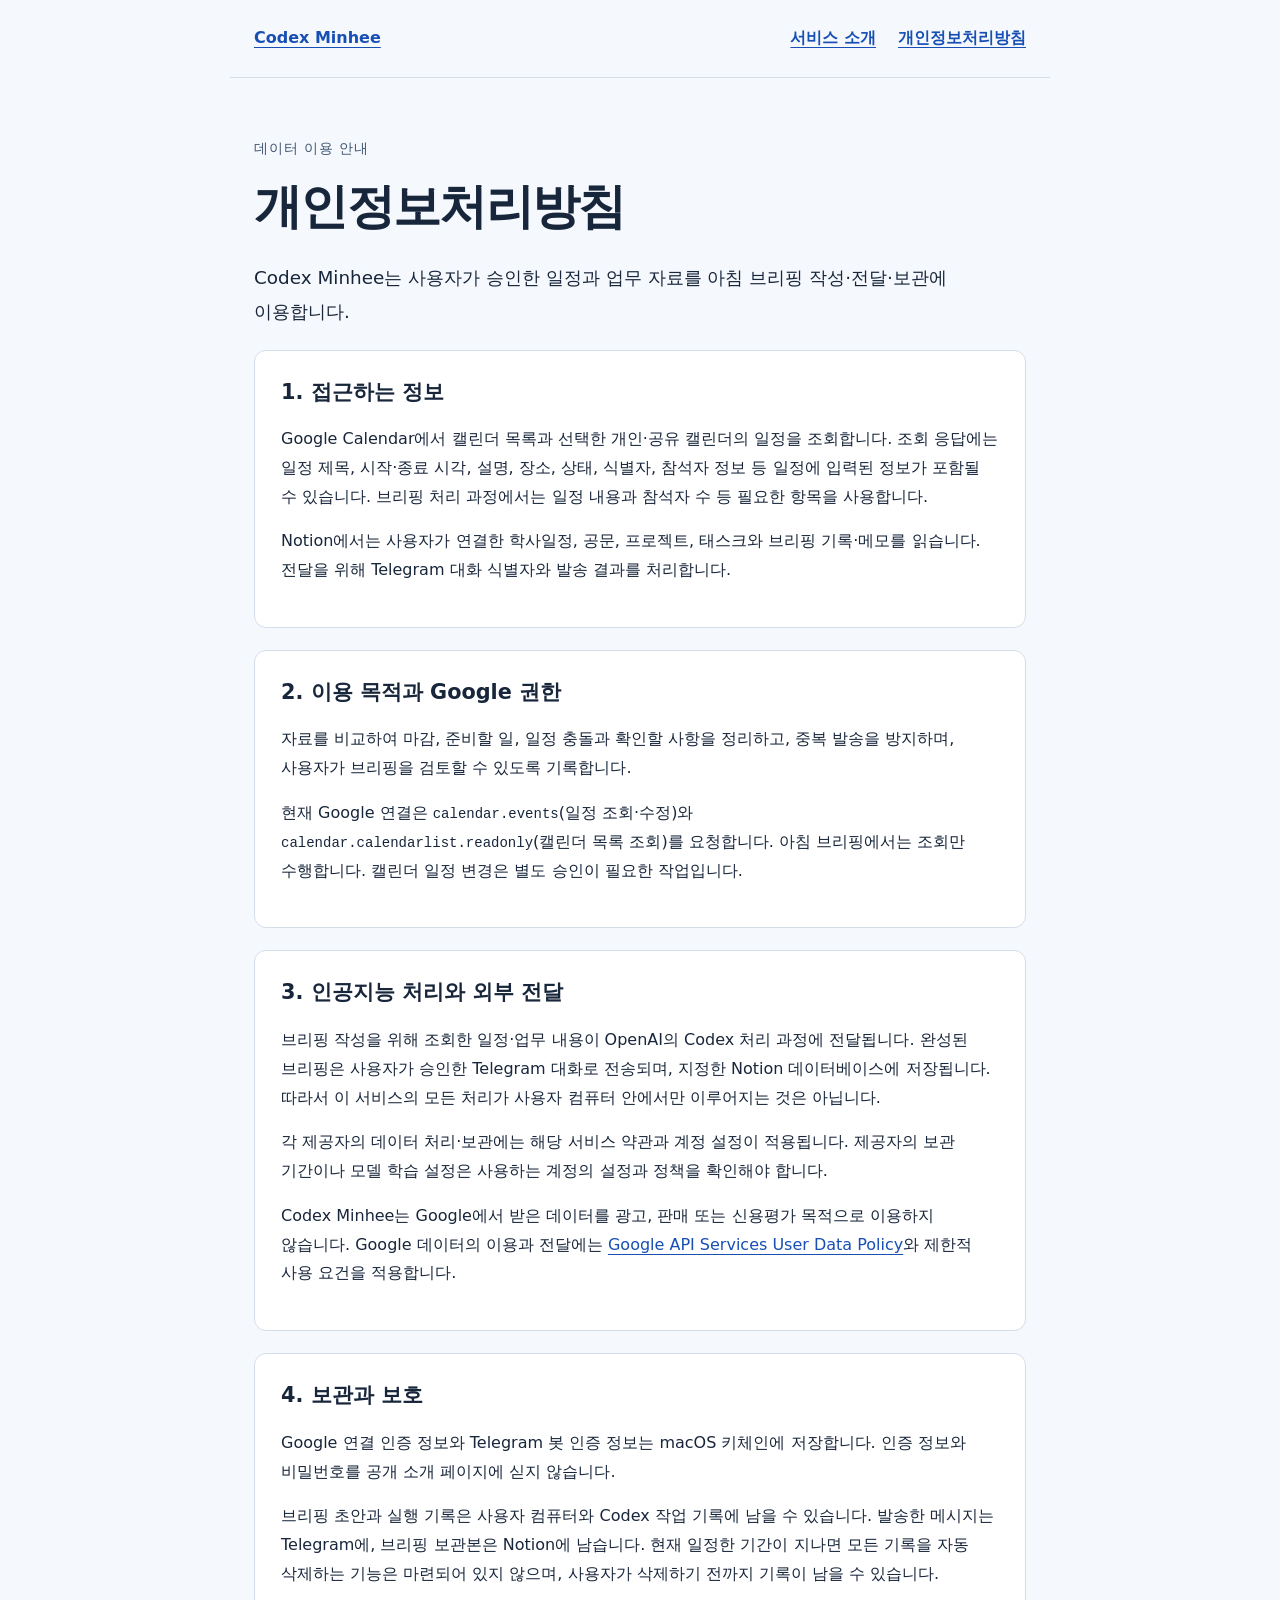
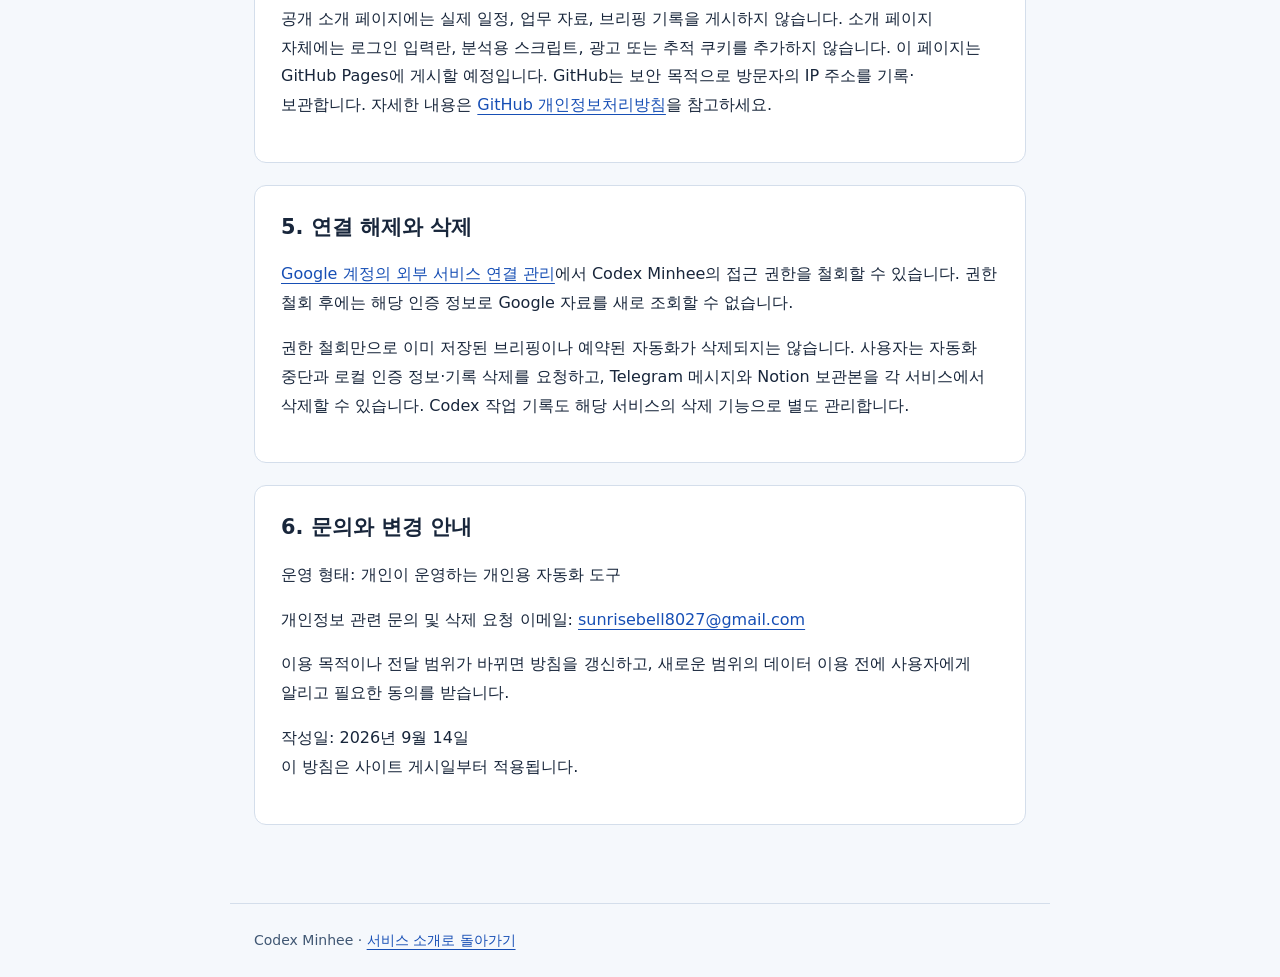
==== privacy.html @ 0baccbcd "Publish Minhee service information and privacy policy" ====
<!doctype html>
<html lang="ko"><head><meta charset="utf-8"><meta name="viewport" content="width=device-width, initial-scale=1"><meta name="robots" content="noindex"><title>개인정보처리방침 · Codex Minhee</title><meta name="description" content="Codex Minhee가 일정과 업무 자료를 조회, 이용, 전달, 보관하는 방식을 설명합니다."><link rel="stylesheet" href="style.css"></head><body>
<header><a href="index.html">Codex Minhee</a><nav aria-label="주 메뉴"><a href="index.html">서비스 소개</a><a href="privacy.html" aria-current="page">개인정보처리방침</a></nav></header>
<main><p class="eyebrow">데이터 이용 안내</p><h1>개인정보처리방침</h1><p class="lead">Codex Minhee는 사용자가 승인한 일정과 업무 자료를 아침 브리핑 작성·전달·보관에 이용합니다.</p>
<section><h2>1. 접근하는 정보</h2><p>Google Calendar에서 캘린더 목록과 선택한 개인·공유 캘린더의 일정을 조회합니다. 조회 응답에는 일정 제목, 시작·종료 시각, 설명, 장소, 상태, 식별자, 참석자 정보 등 일정에 입력된 정보가 포함될 수 있습니다. 브리핑 처리 과정에서는 일정 내용과 참석자 수 등 필요한 항목을 사용합니다.</p><p>Notion에서는 사용자가 연결한 학사일정, 공문, 프로젝트, 태스크와 브리핑 기록·메모를 읽습니다. 전달을 위해 Telegram 대화 식별자와 발송 결과를 처리합니다.</p></section>
<section><h2>2. 이용 목적과 Google 권한</h2><p>자료를 비교하여 마감, 준비할 일, 일정 충돌과 확인할 사항을 정리하고, 중복 발송을 방지하며, 사용자가 브리핑을 검토할 수 있도록 기록합니다.</p><p>현재 Google 연결은 <code>calendar.events</code>(일정 조회·수정)와 <code>calendar.calendarlist.readonly</code>(캘린더 목록 조회)를 요청합니다. 아침 브리핑에서는 조회만 수행합니다. 캘린더 일정 변경은 별도 승인이 필요한 작업입니다.</p></section>
<section><h2>3. 인공지능 처리와 외부 전달</h2><p>브리핑 작성을 위해 조회한 일정·업무 내용이 OpenAI의 Codex 처리 과정에 전달됩니다. 완성된 브리핑은 사용자가 승인한 Telegram 대화로 전송되며, 지정한 Notion 데이터베이스에 저장됩니다. 따라서 이 서비스의 모든 처리가 사용자 컴퓨터 안에서만 이루어지는 것은 아닙니다.</p><p>각 제공자의 데이터 처리·보관에는 해당 서비스 약관과 계정 설정이 적용됩니다. 제공자의 보관 기간이나 모델 학습 설정은 사용하는 계정의 설정과 정책을 확인해야 합니다.</p><p>Codex Minhee는 Google에서 받은 데이터를 광고, 판매 또는 신용평가 목적으로 이용하지 않습니다. Google 데이터의 이용과 전달에는 <a href="https://developers.google.com/terms/api-services-user-data-policy">Google API Services User Data Policy</a>와 제한적 사용 요건을 적용합니다.</p></section>
<section><h2>4. 보관과 보호</h2><p>Google 연결 인증 정보와 Telegram 봇 인증 정보는 macOS 키체인에 저장합니다. 인증 정보와 비밀번호를 공개 소개 페이지에 싣지 않습니다.</p><p>브리핑 초안과 실행 기록은 사용자 컴퓨터와 Codex 작업 기록에 남을 수 있습니다. 발송한 메시지는 Telegram에, 브리핑 보관본은 Notion에 남습니다. 현재 일정한 기간이 지나면 모든 기록을 자동 삭제하는 기능은 마련되어 있지 않으며, 사용자가 삭제하기 전까지 기록이 남을 수 있습니다.</p><p>공개 소개 페이지에는 실제 일정, 업무 자료, 브리핑 기록을 게시하지 않습니다. 소개 페이지 자체에는 로그인 입력란, 분석용 스크립트, 광고 또는 추적 쿠키를 추가하지 않습니다. 이 페이지는 GitHub Pages에 게시할 예정입니다. GitHub는 보안 목적으로 방문자의 IP 주소를 기록·보관합니다. 자세한 내용은 <a href="https://docs.github.com/en/site-policy/privacy-policies/github-general-privacy-statement">GitHub 개인정보처리방침</a>을 참고하세요.</p></section>
<section><h2>5. 연결 해제와 삭제</h2><p><a href="https://myaccount.google.com/connections">Google 계정의 외부 서비스 연결 관리</a>에서 Codex Minhee의 접근 권한을 철회할 수 있습니다. 권한 철회 후에는 해당 인증 정보로 Google 자료를 새로 조회할 수 없습니다.</p><p>권한 철회만으로 이미 저장된 브리핑이나 예약된 자동화가 삭제되지는 않습니다. 사용자는 자동화 중단과 로컬 인증 정보·기록 삭제를 요청하고, Telegram 메시지와 Notion 보관본을 각 서비스에서 삭제할 수 있습니다. Codex 작업 기록도 해당 서비스의 삭제 기능으로 별도 관리합니다.</p></section>
<section><h2>6. 문의와 변경 안내</h2><p>운영 형태: 개인이 운영하는 개인용 자동화 도구</p><p>개인정보 관련 문의 및 삭제 요청 이메일: <a href="mailto:sunrisebell8027@gmail.com">sunrisebell8027@gmail.com</a></p><p>이용 목적이나 전달 범위가 바뀌면 방침을 갱신하고, 새로운 범위의 데이터 이용 전에 사용자에게 알리고 필요한 동의를 받습니다.</p><p>작성일: 2026년 9월 14일<br>이 방침은 사이트 게시일부터 적용됩니다.</p></section></main><footer>Codex Minhee · <a href="index.html">서비스 소개로 돌아가기</a></footer></body></html>
---- style.css ----
:root{color-scheme:light;font-family:system-ui,-apple-system,"Apple SD Gothic Neo","Noto Sans KR",sans-serif;color:#18263b;background:#f5f8fc;line-height:1.8}*{box-sizing:border-box}body{margin:0}a{color:#174fb5;text-underline-offset:4px}a:focus-visible{outline:3px solid #174fb5;outline-offset:5px}header,main,footer{max-width:820px;margin:auto;padding:24px}header{display:flex;justify-content:space-between;gap:20px;flex-wrap:wrap;border-bottom:1px solid #d4deeb}header a{font-weight:700}nav{display:flex;gap:22px;flex-wrap:wrap}main{padding-top:44px;padding-bottom:56px}h1{font-size:clamp(2rem,6vw,3rem);line-height:1.3;margin:12px 0 24px;letter-spacing:-.035em}h2{font-size:1.3rem;line-height:1.5;margin-top:0}p,li{font-size:1rem;word-break:keep-all;overflow-wrap:anywhere}section{background:white;border:1px solid #d4deeb;border-radius:12px;padding:26px;margin:22px 0}.lead{font-size:1.15rem}.eyebrow{font-size:.875rem;color:#405773;letter-spacing:.06em}.draft{border-left:4px solid #bd6a09;background:#fff3db;padding:14px 18px;font-size:.95rem}.steps{padding-left:24px}.steps li{padding:5px 0}footer{font-size:.875rem;border-top:1px solid #d4deeb;color:#405773}code{font-size:.875rem;overflow-wrap:anywhere} @media(max-width:480px){header,main,footer{padding:20px}section{padding:20px}h1{font-size:2rem}}@media print{body{background:white}.draft{border:1px solid}section{break-inside:avoid}}
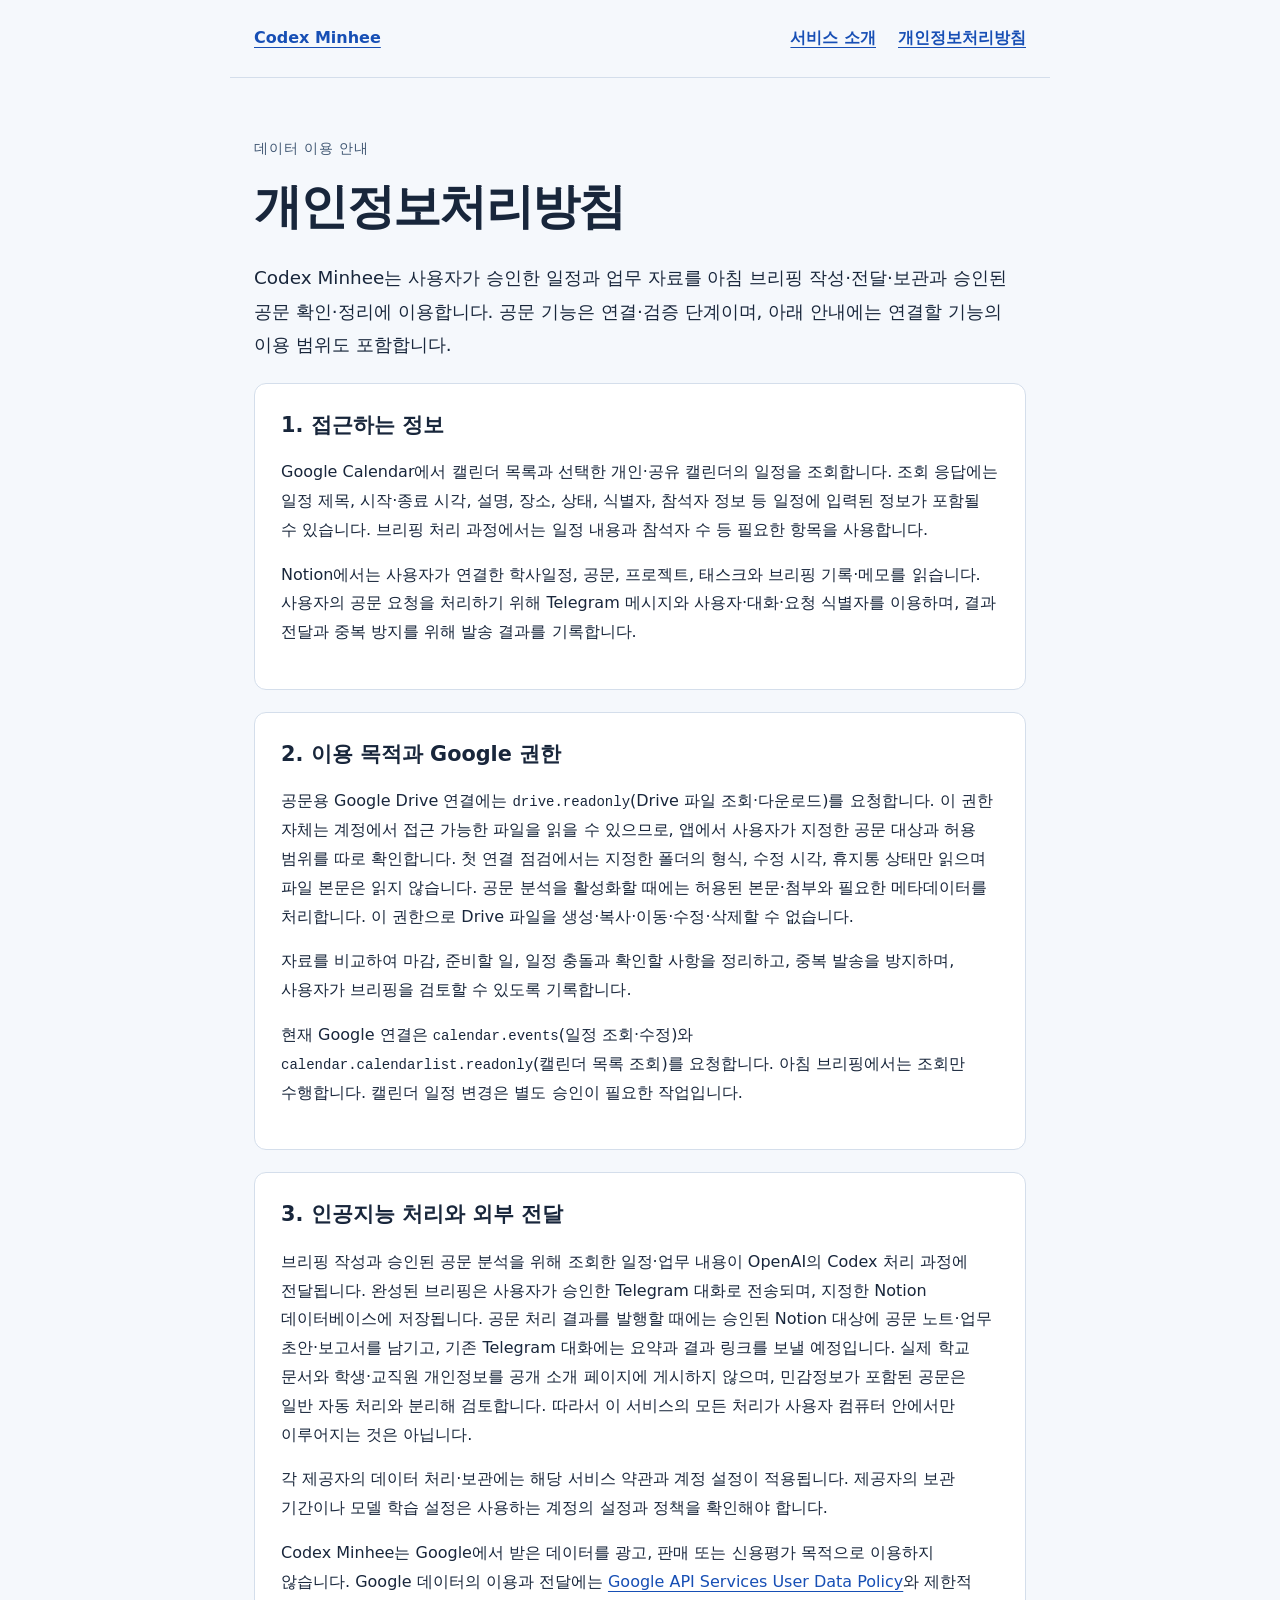
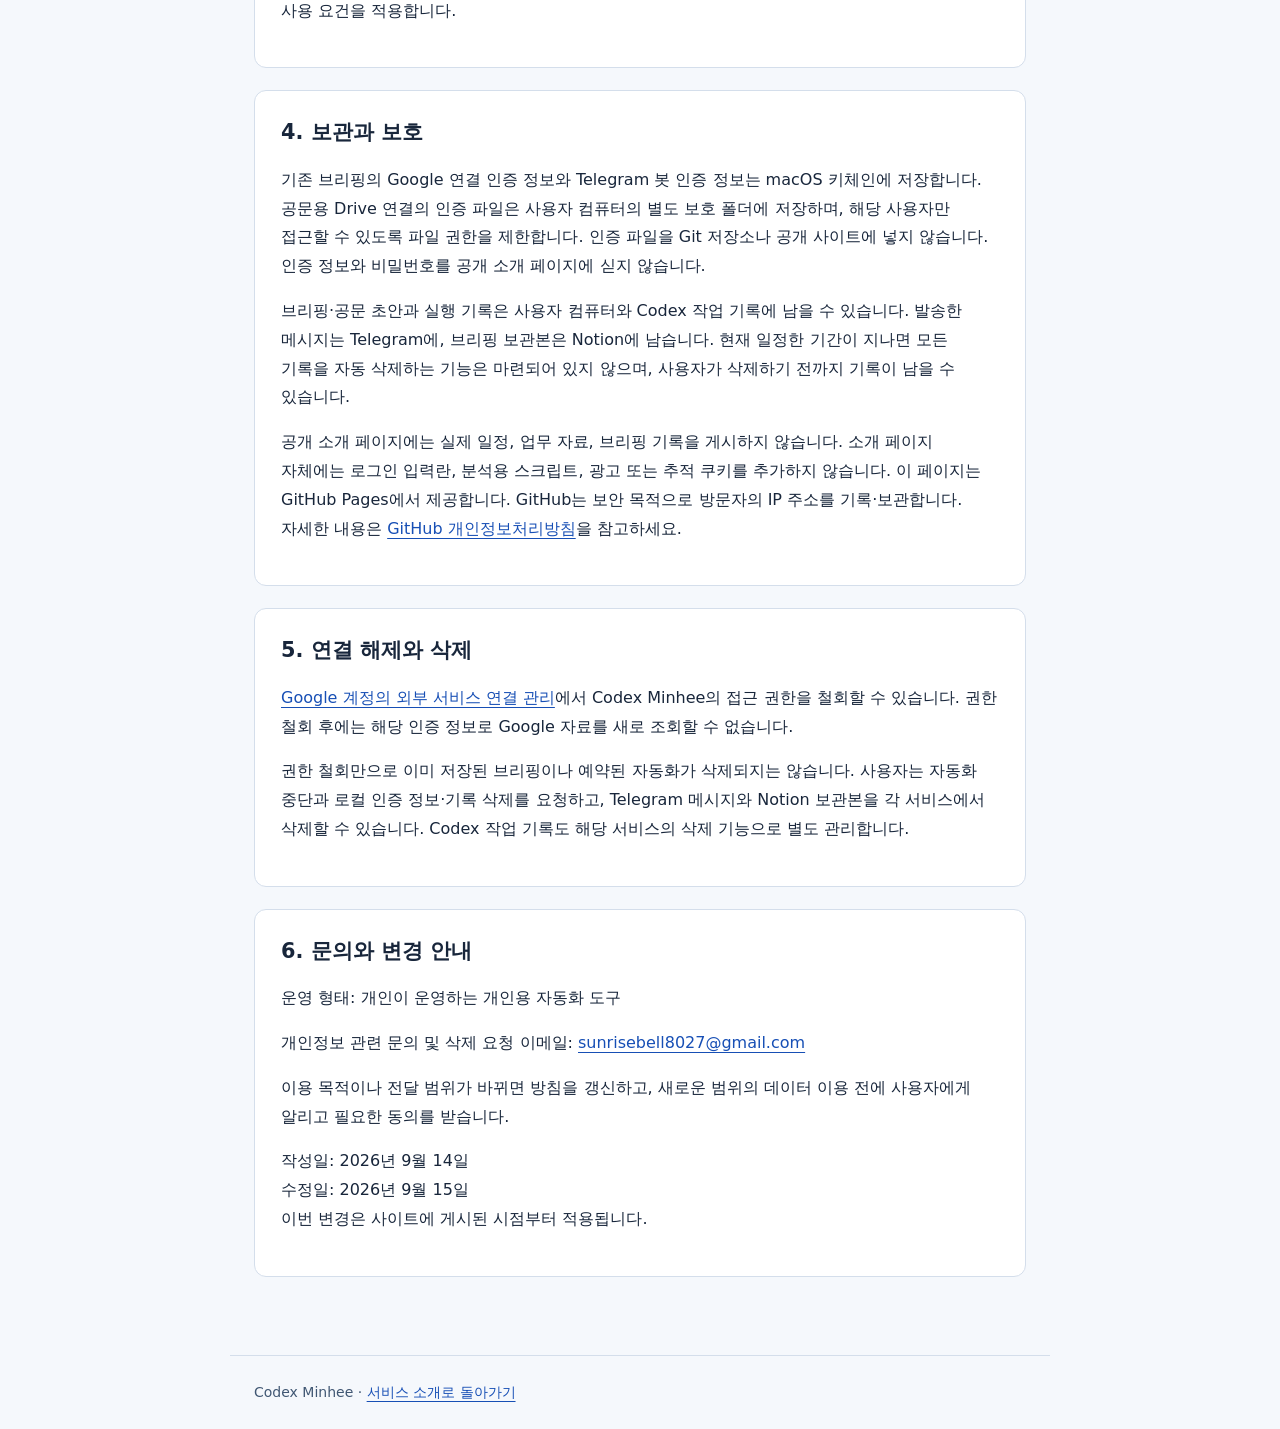
==== commit b70f17ed: "Describe shared Gongmun Drive connection and data handling" ====
--- a/privacy.html
+++ b/privacy.html
@@ -1,10 +1,10 @@
 <!doctype html>
 <html lang="ko"><head><meta charset="utf-8"><meta name="viewport" content="width=device-width, initial-scale=1"><meta name="robots" content="noindex"><title>개인정보처리방침 · Codex Minhee</title><meta name="description" content="Codex Minhee가 일정과 업무 자료를 조회, 이용, 전달, 보관하는 방식을 설명합니다."><link rel="stylesheet" href="style.css"></head><body>
 <header><a href="index.html">Codex Minhee</a><nav aria-label="주 메뉴"><a href="index.html">서비스 소개</a><a href="privacy.html" aria-current="page">개인정보처리방침</a></nav></header>
-<main><p class="eyebrow">데이터 이용 안내</p><h1>개인정보처리방침</h1><p class="lead">Codex Minhee는 사용자가 승인한 일정과 업무 자료를 아침 브리핑 작성·전달·보관에 이용합니다.</p>
-<section><h2>1. 접근하는 정보</h2><p>Google Calendar에서 캘린더 목록과 선택한 개인·공유 캘린더의 일정을 조회합니다. 조회 응답에는 일정 제목, 시작·종료 시각, 설명, 장소, 상태, 식별자, 참석자 정보 등 일정에 입력된 정보가 포함될 수 있습니다. 브리핑 처리 과정에서는 일정 내용과 참석자 수 등 필요한 항목을 사용합니다.</p><p>Notion에서는 사용자가 연결한 학사일정, 공문, 프로젝트, 태스크와 브리핑 기록·메모를 읽습니다. 전달을 위해 Telegram 대화 식별자와 발송 결과를 처리합니다.</p></section>
-<section><h2>2. 이용 목적과 Google 권한</h2><p>자료를 비교하여 마감, 준비할 일, 일정 충돌과 확인할 사항을 정리하고, 중복 발송을 방지하며, 사용자가 브리핑을 검토할 수 있도록 기록합니다.</p><p>현재 Google 연결은 <code>calendar.events</code>(일정 조회·수정)와 <code>calendar.calendarlist.readonly</code>(캘린더 목록 조회)를 요청합니다. 아침 브리핑에서는 조회만 수행합니다. 캘린더 일정 변경은 별도 승인이 필요한 작업입니다.</p></section>
-<section><h2>3. 인공지능 처리와 외부 전달</h2><p>브리핑 작성을 위해 조회한 일정·업무 내용이 OpenAI의 Codex 처리 과정에 전달됩니다. 완성된 브리핑은 사용자가 승인한 Telegram 대화로 전송되며, 지정한 Notion 데이터베이스에 저장됩니다. 따라서 이 서비스의 모든 처리가 사용자 컴퓨터 안에서만 이루어지는 것은 아닙니다.</p><p>각 제공자의 데이터 처리·보관에는 해당 서비스 약관과 계정 설정이 적용됩니다. 제공자의 보관 기간이나 모델 학습 설정은 사용하는 계정의 설정과 정책을 확인해야 합니다.</p><p>Codex Minhee는 Google에서 받은 데이터를 광고, 판매 또는 신용평가 목적으로 이용하지 않습니다. Google 데이터의 이용과 전달에는 <a href="https://developers.google.com/terms/api-services-user-data-policy">Google API Services User Data Policy</a>와 제한적 사용 요건을 적용합니다.</p></section>
-<section><h2>4. 보관과 보호</h2><p>Google 연결 인증 정보와 Telegram 봇 인증 정보는 macOS 키체인에 저장합니다. 인증 정보와 비밀번호를 공개 소개 페이지에 싣지 않습니다.</p><p>브리핑 초안과 실행 기록은 사용자 컴퓨터와 Codex 작업 기록에 남을 수 있습니다. 발송한 메시지는 Telegram에, 브리핑 보관본은 Notion에 남습니다. 현재 일정한 기간이 지나면 모든 기록을 자동 삭제하는 기능은 마련되어 있지 않으며, 사용자가 삭제하기 전까지 기록이 남을 수 있습니다.</p><p>공개 소개 페이지에는 실제 일정, 업무 자료, 브리핑 기록을 게시하지 않습니다. 소개 페이지 자체에는 로그인 입력란, 분석용 스크립트, 광고 또는 추적 쿠키를 추가하지 않습니다. 이 페이지는 GitHub Pages에 게시할 예정입니다. GitHub는 보안 목적으로 방문자의 IP 주소를 기록·보관합니다. 자세한 내용은 <a href="https://docs.github.com/en/site-policy/privacy-policies/github-general-privacy-statement">GitHub 개인정보처리방침</a>을 참고하세요.</p></section>
+<main><p class="eyebrow">데이터 이용 안내</p><h1>개인정보처리방침</h1><p class="lead">Codex Minhee는 사용자가 승인한 일정과 업무 자료를 아침 브리핑 작성·전달·보관과 승인된 공문 확인·정리에 이용합니다. 공문 기능은 연결·검증 단계이며, 아래 안내에는 연결할 기능의 이용 범위도 포함합니다.</p>
+<section><h2>1. 접근하는 정보</h2><p>Google Calendar에서 캘린더 목록과 선택한 개인·공유 캘린더의 일정을 조회합니다. 조회 응답에는 일정 제목, 시작·종료 시각, 설명, 장소, 상태, 식별자, 참석자 정보 등 일정에 입력된 정보가 포함될 수 있습니다. 브리핑 처리 과정에서는 일정 내용과 참석자 수 등 필요한 항목을 사용합니다.</p><p>Notion에서는 사용자가 연결한 학사일정, 공문, 프로젝트, 태스크와 브리핑 기록·메모를 읽습니다. 사용자의 공문 요청을 처리하기 위해 Telegram 메시지와 사용자·대화·요청 식별자를 이용하며, 결과 전달과 중복 방지를 위해 발송 결과를 기록합니다.</p></section>
+<section><h2>2. 이용 목적과 Google 권한</h2><p>공문용 Google Drive 연결에는 <code>drive.readonly</code>(Drive 파일 조회·다운로드)를 요청합니다. 이 권한 자체는 계정에서 접근 가능한 파일을 읽을 수 있으므로, 앱에서 사용자가 지정한 공문 대상과 허용 범위를 따로 확인합니다. 첫 연결 점검에서는 지정한 폴더의 형식, 수정 시각, 휴지통 상태만 읽으며 파일 본문은 읽지 않습니다. 공문 분석을 활성화할 때에는 허용된 본문·첨부와 필요한 메타데이터를 처리합니다. 이 권한으로 Drive 파일을 생성·복사·이동·수정·삭제할 수 없습니다.</p><p>자료를 비교하여 마감, 준비할 일, 일정 충돌과 확인할 사항을 정리하고, 중복 발송을 방지하며, 사용자가 브리핑을 검토할 수 있도록 기록합니다.</p><p>현재 Google 연결은 <code>calendar.events</code>(일정 조회·수정)와 <code>calendar.calendarlist.readonly</code>(캘린더 목록 조회)를 요청합니다. 아침 브리핑에서는 조회만 수행합니다. 캘린더 일정 변경은 별도 승인이 필요한 작업입니다.</p></section>
+<section><h2>3. 인공지능 처리와 외부 전달</h2><p>브리핑 작성과 승인된 공문 분석을 위해 조회한 일정·업무 내용이 OpenAI의 Codex 처리 과정에 전달됩니다. 완성된 브리핑은 사용자가 승인한 Telegram 대화로 전송되며, 지정한 Notion 데이터베이스에 저장됩니다. 공문 처리 결과를 발행할 때에는 승인된 Notion 대상에 공문 노트·업무 초안·보고서를 남기고, 기존 Telegram 대화에는 요약과 결과 링크를 보낼 예정입니다. 실제 학교 문서와 학생·교직원 개인정보를 공개 소개 페이지에 게시하지 않으며, 민감정보가 포함된 공문은 일반 자동 처리와 분리해 검토합니다. 따라서 이 서비스의 모든 처리가 사용자 컴퓨터 안에서만 이루어지는 것은 아닙니다.</p><p>각 제공자의 데이터 처리·보관에는 해당 서비스 약관과 계정 설정이 적용됩니다. 제공자의 보관 기간이나 모델 학습 설정은 사용하는 계정의 설정과 정책을 확인해야 합니다.</p><p>Codex Minhee는 Google에서 받은 데이터를 광고, 판매 또는 신용평가 목적으로 이용하지 않습니다. Google 데이터의 이용과 전달에는 <a href="https://developers.google.com/terms/api-services-user-data-policy">Google API Services User Data Policy</a>와 제한적 사용 요건을 적용합니다.</p></section>
+<section><h2>4. 보관과 보호</h2><p>기존 브리핑의 Google 연결 인증 정보와 Telegram 봇 인증 정보는 macOS 키체인에 저장합니다. 공문용 Drive 연결의 인증 파일은 사용자 컴퓨터의 별도 보호 폴더에 저장하며, 해당 사용자만 접근할 수 있도록 파일 권한을 제한합니다. 인증 파일을 Git 저장소나 공개 사이트에 넣지 않습니다. 인증 정보와 비밀번호를 공개 소개 페이지에 싣지 않습니다.</p><p>브리핑·공문 초안과 실행 기록은 사용자 컴퓨터와 Codex 작업 기록에 남을 수 있습니다. 발송한 메시지는 Telegram에, 브리핑 보관본은 Notion에 남습니다. 현재 일정한 기간이 지나면 모든 기록을 자동 삭제하는 기능은 마련되어 있지 않으며, 사용자가 삭제하기 전까지 기록이 남을 수 있습니다.</p><p>공개 소개 페이지에는 실제 일정, 업무 자료, 브리핑 기록을 게시하지 않습니다. 소개 페이지 자체에는 로그인 입력란, 분석용 스크립트, 광고 또는 추적 쿠키를 추가하지 않습니다. 이 페이지는 GitHub Pages에서 제공합니다. GitHub는 보안 목적으로 방문자의 IP 주소를 기록·보관합니다. 자세한 내용은 <a href="https://docs.github.com/en/site-policy/privacy-policies/github-general-privacy-statement">GitHub 개인정보처리방침</a>을 참고하세요.</p></section>
 <section><h2>5. 연결 해제와 삭제</h2><p><a href="https://myaccount.google.com/connections">Google 계정의 외부 서비스 연결 관리</a>에서 Codex Minhee의 접근 권한을 철회할 수 있습니다. 권한 철회 후에는 해당 인증 정보로 Google 자료를 새로 조회할 수 없습니다.</p><p>권한 철회만으로 이미 저장된 브리핑이나 예약된 자동화가 삭제되지는 않습니다. 사용자는 자동화 중단과 로컬 인증 정보·기록 삭제를 요청하고, Telegram 메시지와 Notion 보관본을 각 서비스에서 삭제할 수 있습니다. Codex 작업 기록도 해당 서비스의 삭제 기능으로 별도 관리합니다.</p></section>
-<section><h2>6. 문의와 변경 안내</h2><p>운영 형태: 개인이 운영하는 개인용 자동화 도구</p><p>개인정보 관련 문의 및 삭제 요청 이메일: <a href="mailto:sunrisebell8027@gmail.com">sunrisebell8027@gmail.com</a></p><p>이용 목적이나 전달 범위가 바뀌면 방침을 갱신하고, 새로운 범위의 데이터 이용 전에 사용자에게 알리고 필요한 동의를 받습니다.</p><p>작성일: 2026년 9월 14일<br>이 방침은 사이트 게시일부터 적용됩니다.</p></section></main><footer>Codex Minhee · <a href="index.html">서비스 소개로 돌아가기</a></footer></body></html>
+<section><h2>6. 문의와 변경 안내</h2><p>운영 형태: 개인이 운영하는 개인용 자동화 도구</p><p>개인정보 관련 문의 및 삭제 요청 이메일: <a href="mailto:sunrisebell8027@gmail.com">sunrisebell8027@gmail.com</a></p><p>이용 목적이나 전달 범위가 바뀌면 방침을 갱신하고, 새로운 범위의 데이터 이용 전에 사용자에게 알리고 필요한 동의를 받습니다.</p><p>작성일: 2026년 9월 14일<br>수정일: 2026년 9월 15일<br>이번 변경은 사이트에 게시된 시점부터 적용됩니다.</p></section></main><footer>Codex Minhee · <a href="index.html">서비스 소개로 돌아가기</a></footer></body></html>
